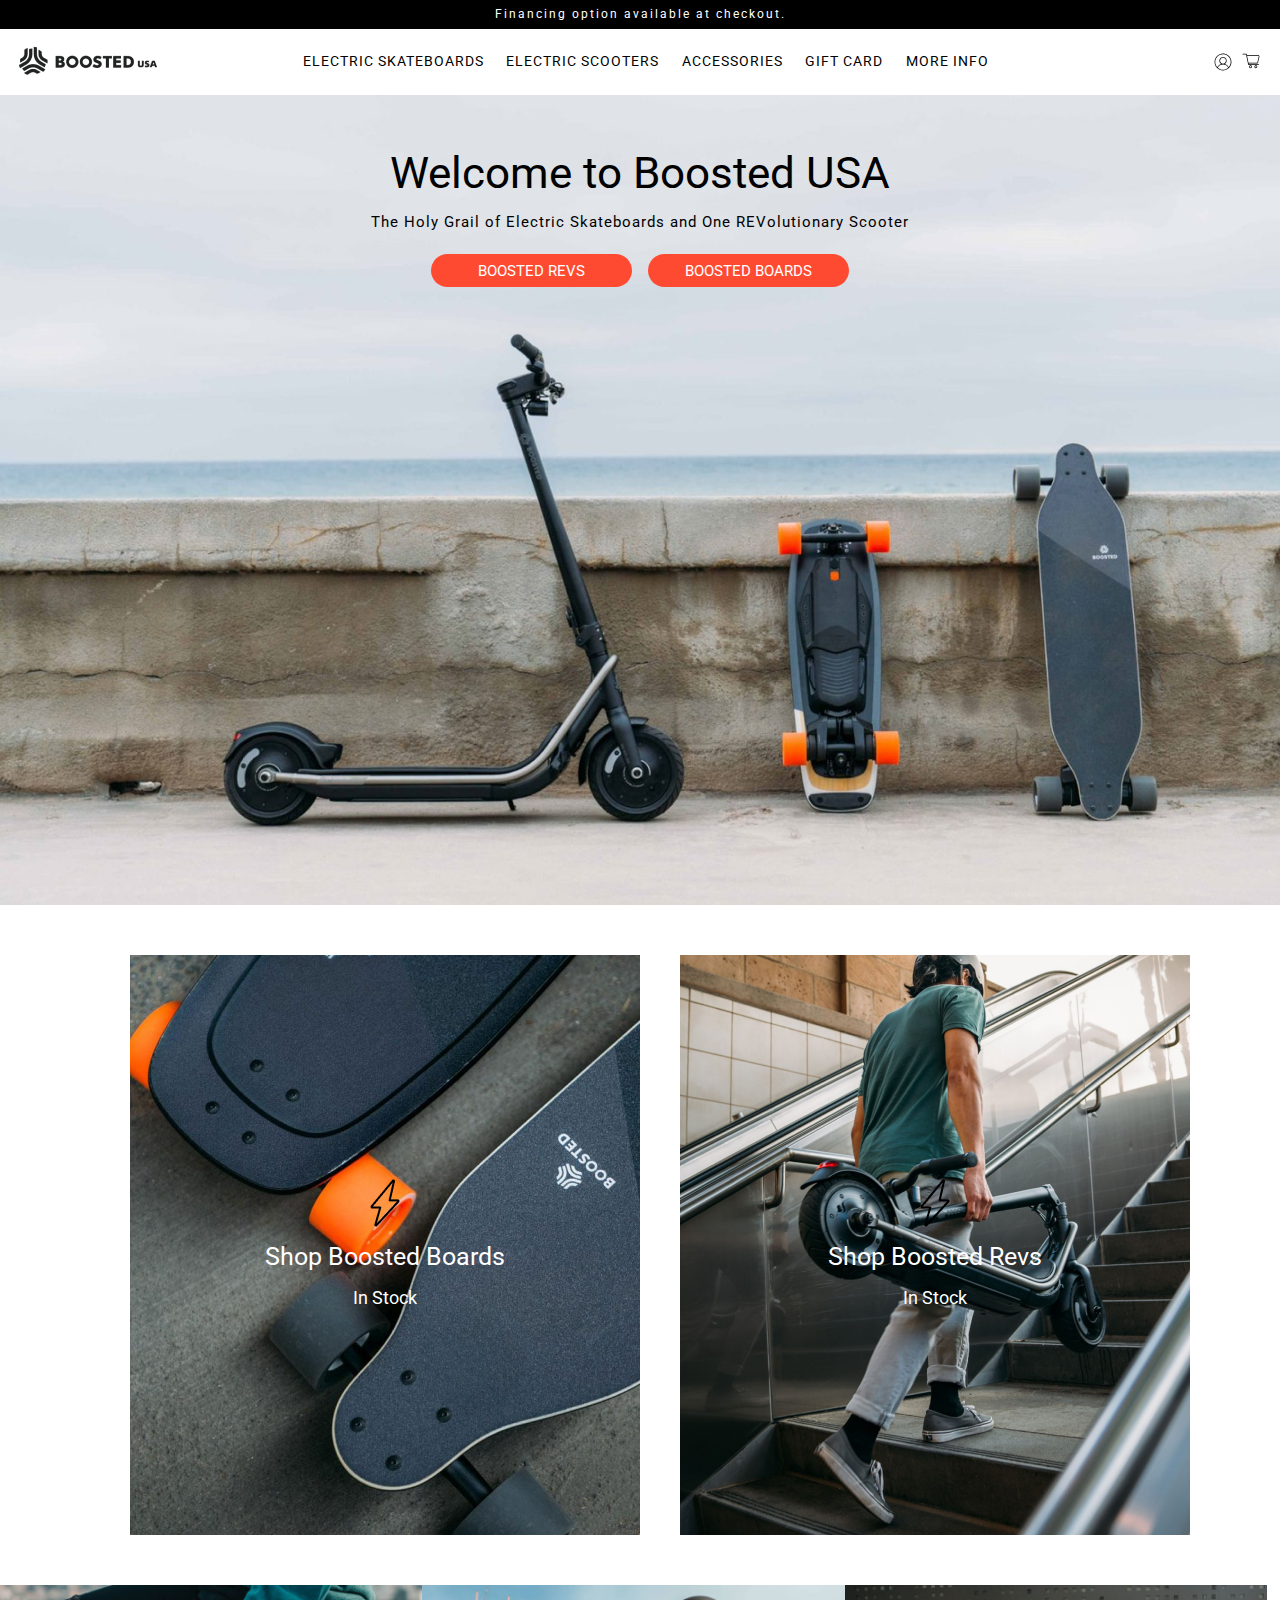
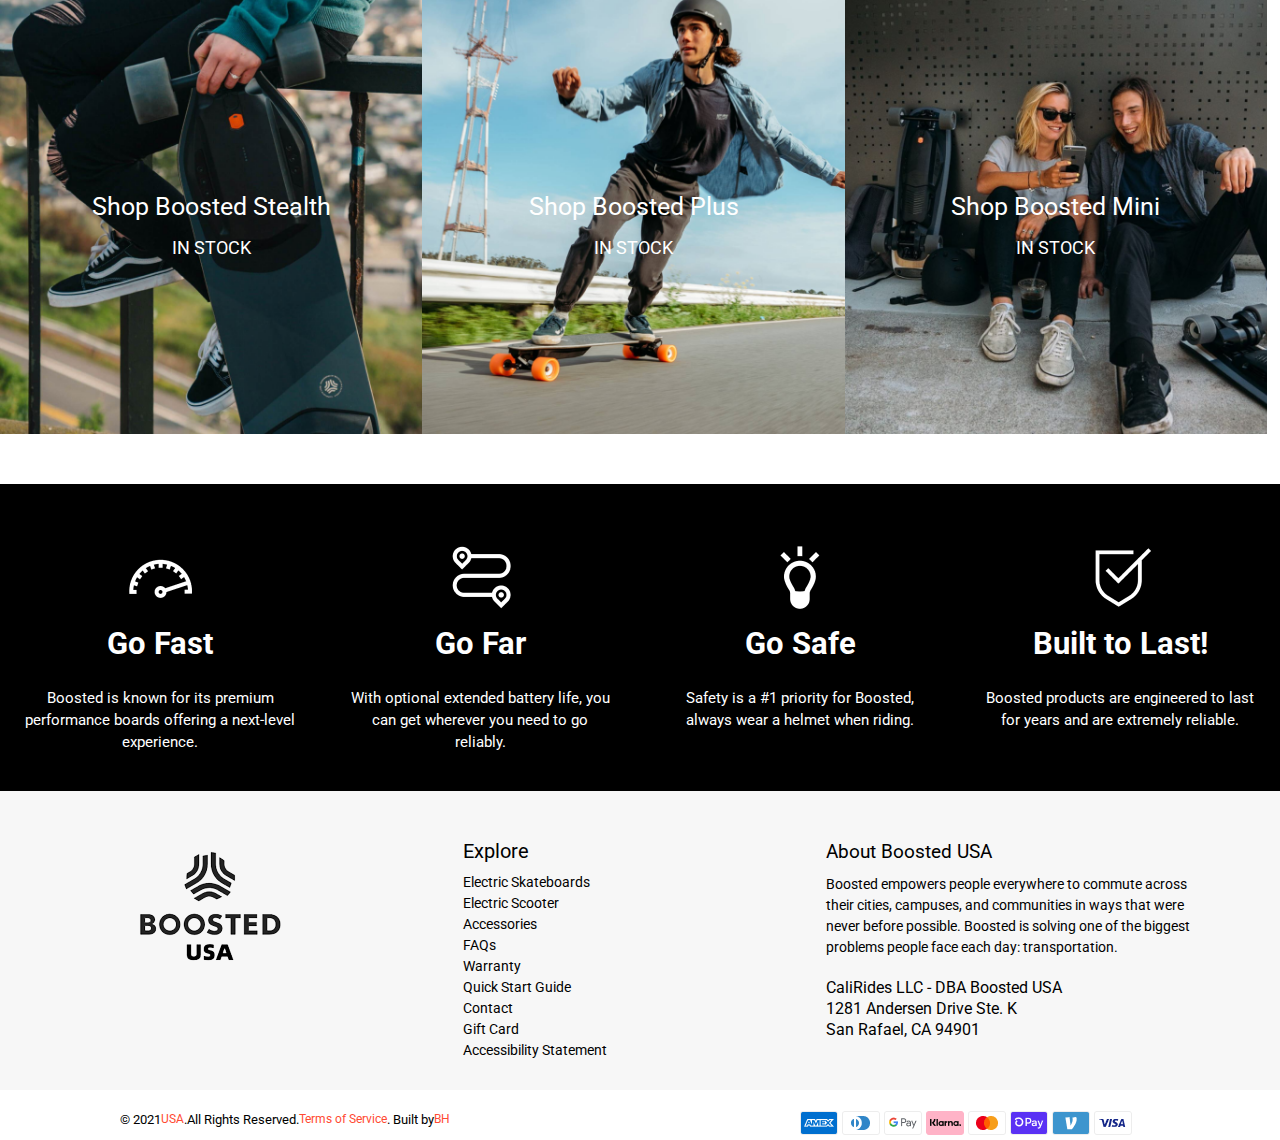
==== index.html @ 0f0e8783 "add a in a footer" ====
<!DOCTYPE html>
<html lang="ru">
<head>
    <meta charset="UTF-8">
    <meta http-equiv="X-UA-Compatible" content="IE=edge">
    <meta name="viewport" content="width=device-width, initial-scale=1.0">
    <title>Boosted USA</title>
    <link rel="stylesheet" href="css/normalize.css">
    <link rel="stylesheet" href="css/style.css">
    <link rel="preconnect" href="https://fonts.googleapis.com">
<link rel="preconnect" href="https://fonts.gstatic.com" crossorigin>
<link href="https://fonts.googleapis.com/css2?family=Roboto&display=swap" rel="stylesheet">
</head>
<body>
    <header>
        <section class="uppersign">
            <div class="sign">Financing option available at checkout.</div>
        </section>
        <section class="header__menu">
            <div class="mainmenu__logo">
                <a href=""><img src="img/mainmenu_logo.png" alt="" class="mainmenu__logo2"></a>
            </div>
            <button class="navbar-toggler" id="navbar-toggler" type="button">
                <img src="img//bars.svg" width="30px">
            </button>
            <div class="menu">
                <ul class="mainmenu__list">
                    <li class="mainmenu__item_1"><a href="">Electric Skateboards</a></li>
                    <li class="mainmenu__item_2"><a href="">Electric Scooters</a></li>
                    <li class="mainmenu__item_3"><a href="">Accessories</a></li>
                    <li class="mainmenu__item_4"><a href="">Gift Card</a></li>
                    <li class="mainmenu__item_5"><a href="">More Info</a></li>
                </ul>
            </div>
            <div class="mainmenu__buttons">
                <div class="profile__logo">
                    <a href=""><img src="img/avatar.svg" alt="" class="profile__logo2"></a>
                </div>
                <div class="corz__logo">
                    <a href=""><img src="img/cart.svg" alt="" class="corz__logo2"></a>
                </div>
            </div>
        </section>
    </header>
    <main>
        <section class="welcome">
            <div class="welcome__sign">Welcome to Boosted USA</div>
            <div class="welcome__sign2">The Holy Grail of Electric Skateboards and One REVolutionary Scooter</div>
            <div class="welcome__buttons">
                <button class="revs"><a href="">BOOSTED REVS</a></button>
                <button class="boards"><a href="">BOOSTED BOARDS</a></button>
            </div>
        </section>
        <section class="boostedrev">
            <div class="boostedrev__firstpict">
                <img src="img/logo.png" alt="" class="logoBoost">
                <div class="rev__first_sign1">Shop Boosted Boards</div>
                <div class="rev__second_instock">In Stock</div>
            </div>
            <div class="boostedrev__secondpict">
                <img src="img/logo.png" alt="" class="logoBoost">
                <div class="rev__first_sign2">Shop Boosted Revs</div>
                <div class="rev__second_instock">In Stock</div>
            </div>
        </section>
        <section class="skatepict">
            <div class="skatepict__1pict">
                <div class="skate__first_sign">Shop Boosted Stealth</div>
                <div class="skate_instock">IN STOCK</div>
            </div>
            <div class="skatepict__2pict">
                <div class="skate__second_sign">Shop Boosted Plus</div>
                <div class="skate_instock">IN STOCK</div>
            </div>
            <div class="skatepict__3pict">
                <div class="skate__third_sign">Shop Boosted Mini</div>
                <div class="skate_instock">IN STOCK</div>
            </div>
        </section>
    </main>
    <footer>
        <section class="go">
            <div class="gofast">
                <img src="img/footer1.png" alt="" class="footer_logo">
                <div class="footer_signfirst">Go Fast</div>
                <div class="footer_signsecond">Boosted is known for its premium performance boards offering a next-level experience.</div>
            </div>
            <div class="gofar">
                <img src="img/footer2.png" alt="" class="footer_logo">
                <div class="footer_signfirst">Go Far</div>
                <div class="footer_signsecond">With optional extended battery life, you can get wherever you need to go reliably.</div>
            </div>
            <div class="gosafe">
                <img src="img/footer3.png" alt="" class="footer_logo">
                <div class="footer_signfirst">Go Safe</div>
                <div class="footer_signsecond">Safety is a #1 priority for Boosted, always wear a helmet when riding.</div>
            </div>
            <div class="built">
                <img src="img/footer4.png" alt="" class="footer_logo">
                <div class="footer_signfirst">Built to Last!</div>
                <div class="footer_signsecond">Boosted products are engineered to last for years and are extremely reliable.</div>
            </div>
        </section>
        <section class="footer__information">
            <div class="information_mainblock">
                <img src="img/mainmenu_logo2.png" alt="logo" class="logo__footer">
                <div class="explore">
                    <div class="sign_explore">Explore</div>
                    <ul class="explore__list">
                        <li class="p1"><a href="">Electric Skateboards</a></li>
                        <li class="p2"><a href="">Electric Scooter</li>
                        <li class="p3"><a href="">Accessories</a></li>
                        <li class="p4"><a href="">FAQs</a></li>
                        <li class="p5"><a href="">Warranty</a></li>
                        <li class="p6"><a href="">Quick Start Guide</a></li>
                        <li class="p7"><a href="">Contact</a></li>
                        <li class="p8"><a href="">Gift Card</a></li>
                        <li class="p9"><a href="">Accessibility Statement</a></li>
                    </ul>
                </div>
                <div class="about">
                    <div class="sign_about">About Boosted USA</div>
                    <div class="about_text">Boosted empowers people everywhere to commute across their cities, campuses, and communities in ways that were never before possible. Boosted is solving one of the biggest problems people face each day: transportation.</div>
                    <div class="address">CaliRides LLC - DBA Boosted USA</div>
                    <div class="address">1281 Andersen Drive Ste. K</div>
                    <div class="address">San Rafael, CA 94901</div>
                </div>
            </div>
        </section>
        <section class="terms">
            <div class="footerlast">
                <div class="termsInfo">
                    <div class="infoterms">
                        <div class="termsText">© 2021</div>
                        <div class="termsTextOrange"><a href=""> USA</a></div>
                        <div class="termsText">.</div>
                        <div class="termsText">All Rights Reserved.</div>
                        <div class="termsTextOrange"><a href="">Terms of Service</a></div>
                        <div class="termsText">. Built by</div>
                        <div class="termsTextOrange"><a href="">BH</a></div>
                    </div>
                </div>
                <div class="footerIcons">
                    <div class="icon">
                        <a href=""><img src="img/terms1.png" alt="1"></a>
                    </div>
                    <div class="icon">
                        <a href=""><img src="img/terms2.png" alt="2"></a>
                    </div>
                    <div class="icon">
                        <a href=""><img src="img/terms3.png" alt="3"></a>
                    </div>
                    <div class="icon">
                        <a href=""><img src="img/terms4.png" alt="1"></a>
                    </div>
                    <div class="icon">
                        <a href=""><img src="img/terms5.png" alt="1"></a>
                    </div>
                    <div class="icon">
                        <a href=""><img src="img/terms6.png" alt="1"></a>
                    </div>
                    <div class="icon">
                        <a href=""><img src="img/terms7.png" alt="1"></a>
                    </div>
                    <div class="icon">
                        <a href=""><img src="img/terms8.png" alt="1"></a>
                    </div>
                </div>
            </div>
        </section>
    </footer>

    <script type="text/javascript">
        const btn = document.getElementById("navbar-toggler");
        const menus = document.querySelectorAll(".menu");
        btn.addEventListener('click', () => {
            for(let el of menus){
                el.classList.toggle("show");
            }
        })
    </script>
</body>
</html>
---- css/style.css ----
*, *::after, *::before{
    margin: 0;
    padding: 0;
    box-sizing: border-box;
}

html, body{
    height: 100%;
    font-family: "Roboto";
}

.section{
    width: 100%;
}


/* ---------------------section uppersign------------------------------- */

.uppersign{
    height: auto;
    background-color: black;
    display: flex;
}

.sign{
    font-family: 'Roboto';
    font-style: normal;
    font-weight: 400;
    font-size: 12px;
    line-height: 15px;
    text-align: center;
    letter-spacing: 2px;
    color: white;
    padding-top: 7px;
    margin-bottom: 7px;
    width: 291px;
    flex: 1;
}

/* ---------------------section mainmenu------------------------------- */

.navbar-toggler{
    display: none;
}

.mainmenu__logo2{
    margin-top: 14px;
}

.header__menu{
    display: flex;
    height: auto;
}

.mainmenu__logo{
    height: 66px;
    flex-grow: 1;
}

.menu{
    flex-grow: 1.5;
}

.mainmenu__list{
    width: 736px;
}

.mainmenu__list > li{
    list-style: none;
    font-family: 'Roboto';
    font-style: normal;
    font-weight: 400;
    font-size: 14px;
    line-height: 21px;
    letter-spacing: 1px;
    text-transform: uppercase;
    margin-top: 22px;
}

.mainmenu__list li>a{
    text-decoration: none;
    color: #000000;
}

.mainmenu__item_1{
    margin-left: 11px;
}

.mainmenu__item_2{
    margin-left: 22px;
}

.mainmenu__item_3{
    margin-left: 23px;
}

.mainmenu__item_4{
    margin-left: 22px;
}

.mainmenu__item_5{
    margin-left: 23px;
    margin-right: 34px;
}

.mainmenu__list li>a:hover{
    color: #FF4A32;
    cursor: pointer;
}

.menu > ul{
    display: flex;
}

.mainmenu__buttons{
    display: flex;
    height: 66px;
    margin-right: 20px;
}

.mainmenu__buttons > div:hover{
    cursor: pointer;
}

.mainmenu__buttons > div{
    margin-top: 24px;
}

.corz__logo{
    margin-left: 10px;
}

.corz__logo2:hover{ /* скачать svg!!*/
    stroke: #FF4A32;
}

.profile__logo{
    margin-left: 5px;
}

.profile__logo2:hover{
    stroke: #FF4A32;
}

.mainmenu__logo{
    margin-top: 0;
}

.mainmenu__logo2{
    margin-left: 11px;
}


/* ---------------------section welcome------------------------------- */

.welcome{
    min-height: 810px;
    background-image: url(../img/block1.png);
    background-repeat: no-repeat;
    background-size: cover;
}

.welcome__sign{
    font-family: 'Roboto';
    font-style: normal;
    font-weight: 400;
    font-size: 44px;
    line-height: 51px;
    text-align: center;
    color: #000000;
    padding-top: 53px;
}

.welcome__sign2{
    font-family: 'Roboto';
    font-style: normal;
    font-weight: 400;
    font-size: 15px;
    line-height: 19px;
    text-align: center;
    letter-spacing: 1px;
    color: #000000;
    padding-top: 14px;
}

.welcome__buttons{
    text-align: center;
    padding-top: 22px;
}

.welcome__buttons button>a{
    color: white;
    text-decoration: none;
}

.revs{
    margin-right: 12px;
}

.welcome__buttons > button{
    font-family: 'Roboto';
    font-style: normal;
    font-weight: 400;
    font-size: 15px;
    line-height: 22px;
    color: #FFFFFF;

    background-color: #FF4A32;
    height: 33px;
    width: 201px;
    left: 0%;
    right: 0%;
    top: 0px;
    border-radius: 35px;
    border: none;
}

.welcome__buttons > button:hover{
    background-color: #6c150a;
    cursor: pointer;
}

/* ---------------------section boostedrev------------------------------- */

.boostedrev{
    margin-top: 50px;
    display: grid;
    grid-template-columns: repeat(2,50%);
    column-gap: 40px;
}

.boostedrev > div{
    height: 580px;
    padding-top: 223px;
}

.boostedrev__firstpict{
    background-image: url(../img/block2_pict1.png);
    background-repeat: no-repeat;
    text-align: center;
    margin-left: 130px;
    background-position: center;

    transition: all 1s;
}

.boostedrev__firstpict:hover{
    transform: scale(1.2);
}

.boostedrev__secondpict{
    background-image: url(../img/block2_pict2.png);
    background-repeat: no-repeat;
    text-align: center;
    margin-right: 130px;
    background-position: center;

    transition: all 1s;
}

.boostedrev__secondpict:hover{
    transform: scale(1.2);
}

.rev__first_sign1, .rev__first_sign2{
    font-family: 'Roboto';
    font-style: normal;
    font-weight: 400;
    font-size: 25px;
    line-height: 30px;
    text-align: center;
    color: #FFFFFF;
    padding-top: 10px;
}

.rev__second_instock{
    font-family: 'Roboto';
    font-style: normal;
    font-weight: 400;
    font-size: 18px;
    line-height: 23px;
    text-align: center;
    color: #FFFFFF;
    padding-top: 14px;
}

/* ---------------------section skatepict------------------------------- */

.skatepict{
    margin-top: 50px;
    display: grid;
    grid-template-columns: repeat(3,33%);
    height: 449px;
}

.skatepict__1pict{
    background-image: url(../img/block3_pict1.png);
    background-repeat: no-repeat;
    background-size: cover;

    transition: all 1s;
}

.skatepict__1pict:hover{
    transform: scale(1.1);
}

.skatepict__2pict{
    background-image: url(../img/block3_pict2.png);
    background-repeat: no-repeat;
    background-size: cover;

    transition: all 1s;
}

.skatepict__2pict:hover{
    transform: scale(1.1);
}

.skatepict__3pict{
    background-image: url(../img/block3_pict3.png);
    background-repeat: no-repeat;
    background-size: cover;

    transition: all 1s;
}

.skatepict__3pict:hover{
    transform: scale(1.1);
}

.skate_instock{
    font-family: 'Roboto';
    font-style: normal;
    font-weight: 400;
    font-size: 18px;
    line-height: 23px;
    text-align: center;
    color: #FFFFFF;
    padding-top: 14px;
}

.skatepict > div > div:first-child{
    font-family: 'Roboto';
    font-style: normal;
    font-weight: 400;
    font-size: 25px;
    line-height: 30px;
    text-align: center;
    color: #FFFFFF;
    padding-top: 10px;
    margin-top: 197px;
}

/* ---------------------section go------------------------------- */

.go{
    height: auto;
    background-color: black;
    margin-top: 50px;
    display: grid;
    grid-template-columns: repeat(4,25%);
    justify-items: center;
}

.go > div{
    width: 330px;
    height: 257px;
    margin-top: 15px;
    margin-bottom: 35px;
    display: flex;
    flex-direction: column;
    align-items: center;
}

.footer_signfirst{
    font-family: 'Roboto';
    font-style: normal;
    font-weight: 700;
    font-size: 31px;
    line-height: 36px;
    text-align: center;
    color: #FFFFFF;
    margin-top: 5px;
}
.footer_signsecond{
    font-family: 'Roboto';
    font-style: normal;
    font-weight: 400;
    font-size: 15px;
    line-height: 22px;
    text-align: center;
    color: #FFFFFF;
    margin-top: 25px;
    width: 270px;
}

.footer_logo{
    margin-top: 35px;
}

/* ---------------------section footer_information------------------------------- */

.footer__information{
    height: auto;
    background-color: rgba(247, 247, 247, 1);
    padding-bottom: 20px;
}

.information_mainblock{
    display: grid;
    grid-template-columns: repeat(3,33%);
    padding-top: 20px;
    margin-left: 120px;
    margin-right: 120px;
}

.logo__footer{
    height: 134px;
    width: 160px;
    margin-top: 29px;
    margin-left: 10px;
}

.about{
    margin-left: 20px;
}

.explore, .about{
    width: 379px;
    height: 229px;
    margin-top: 30px;
}

.explore, .about > div{
    font-family: 'Roboto';
    font-style: normal;
    font-weight: 400;
    line-height: 21px;
    color: #000000;
}

.explore__list li > a{
    text-decoration: none;
    color: #000000;
}

.explore__list li > a:hover{
    color: #FF4A32;
}

.sign_explore{
    font-size: 20px;
}

.sign_about{
    font-size: 19px;
}

.explore__list{
    list-style-type: none;
    font-size: 14px;
    margin-top: 10px;
}

.about_text{
    margin-top: 12px;
    margin-bottom: 19px;
}

.about_text, .address1{
    font-size: 14px;
}

/* ---------------------section terms------------------------------- */

.terms{
    height: auto;
    background-color: white;
    margin-left: 120px;
}

.footerlast{
    display: grid;
    grid-template-columns: repeat(2,50%);
    grid-column-gap: 250px
}

.termsInfo{
    margin-top: 20px;
    height: 30px;
}

.infoterms div>a{
    text-decoration: none;
    color: #FF4A32;
}

.infoterms div>a:hover{
    color: #6c150a
}

.termsInfo div{
    display: flex;
    align-items: center;
    justify-content: left;
}

.footerIcons{
    display: flex;
    align-items: center;
    justify-content: right;
    margin-top: 20px;
    gap: 4px;
    width: 332px;
    height: 30px;
}

.termsText{
    font-family: 'Roboto';
    font-style: normal;
    font-weight: 400;
    font-size: 13px;
    line-height: 19px;
    color: #000000;
}

.termsTextOrange{
    font-family: 'Roboto';
    font-style: normal;
    font-weight: 400;
    font-size: 12px;
    line-height: 19px;
    color: #FF4A32;
}

/* 1368px и меньше! */
@media (max-width:1368px){
    .footerlast{
        grid-column-gap: 100px;
    }
}

@media(max-width:1200px){

    .welcome{
        background-position: 60% 100%;
    }

    .boostedrev{
        margin-top: 50px;
        display: grid;
        grid-template-columns: repeat(1,100%);
        grid-template-rows: repeat(2,580px);
        column-gap: 40px;
        row-gap: 40px;
    }

    .boostedrev__firstpict{
        margin-left: 0px;
    }

    .boostedrev__secondpict{
        margin-right: 0px;
    }

    .go{
        height: 612px;
        margin-top: 50px;
        display: grid;
        grid-template-columns: repeat(2,50%);
        justify-items: center;
        grid-template-rows: repeat(2,308px);
    }

    .go>div{
        transform: scale(1.1);
    }

    .footer_signsecond{
        width: 400px;
        font-size: 18px;
    }

    .information_mainblock{
        margin-left: 20px;
    }

    .terms{
        margin-left: 60px;
    }

    .infoterms>div{
        font-size: 18px;
    }
}

@media(max-width:1062px){

    .welcome{
        background-position: 50% 100%;
    }

    .footer__information{
        height: 600px;
    }

    .information_mainblock{
        grid-template-columns: repeat(2, 50%);
        grid-template-rows: repeat(2,50%);
        align-items: center;
        justify-items: center;
        margin-right: 100px;
        margin-left: 100px;
        row-gap: 50px;
    }

    .logo__footer{
        grid-column-start: 1;
        grid-column-end: 3;
    }

    .explore{
        grid-column-start: 1;
        grid-column-end: 2;

        display: flex;
        flex-direction: column;
        align-items: flex-start;
    }

    .explore>div{
        font-size: 24px;
    }

    .explore>ul{
        font-size: 19px;
        line-height: 22px;
    }

    .about{
        grid-column-start: 2;
        grid-column-end: 3;

        display: flex;
        flex-direction: column;
        align-items: flex-end;
    }

    .sign_about{
        font-size: 24px;
    }

    .about_text, .address1, .address2, .address3{
        font-size: 19px;
        line-height: 22px;
    }

    .about_text{
        text-align: right;
    }

    .footerlast{
        grid-column-gap: 50px
    }

    .infoterms>div{
        font-size: 12px;
    }
}

@media(max-width:985px){
    .menu{
        display: none;
    }

    .navbar-toggler{
        display: block;
        padding-left: 10px;
        padding-right: 10px;
        margin-right: 20px;
    }
}

@media(max-width:890px){
    .skatepict{
        height: 1347px;
        grid-template-columns: repeat(1,480px);
        grid-template-rows: repeat(3,33%);
        justify-content: center;
    }

    .go{
        height: 1224px;
        margin-top: 50px;
        display: grid;
        grid-template-columns: repeat(1,100%);
        justify-items: center;
        grid-template-rows: repeat(4,308px);
    }

    .information_mainblock{
        grid-template-columns: repeat(1, 100%);
        grid-template-rows: repeat(3,300px);
        align-items: center;
        justify-items: center;
        margin-right: 100px;
        margin-left: 100px;
        row-gap: 50px;
    }

    .logo__footer{
        grid-column-start: 1;
        grid-column-end: 2;
    }

    .explore{
        grid-column-start: 1;
        grid-column-end: 2;

        display: flex;
        flex-direction: column;
        align-items: flex-start;
    }

    .about{
        grid-column-start: 1;
        grid-column-end: 2;

        display: flex;
        flex-direction: column;
        align-items: flex-end;
    }

    .footer__information{
        height: 1050px;
    }

    .infoterms>div{
        font-size: 18px
    }

    .footerlast{
        grid-template-columns: repeat(1,100%);
        grid-template-rows: repeat(2,50px);
        justify-items: center;
        margin-top: 20px;
        padding-bottom: 25px;
    }

    .icon>img{
        width: 60px;
        height: 35px;
    }

    .footerIcons{
        margin-left: 175px
    }

    .terms{
        margin: 0px;
    }
}

@media(max-width:635px){

    .welcome{
        background-position: 40% 100%;
    }

    .boostedrev{
        grid-template-rows: repeat(2,350px);
        justify-items: center;
        margin-bottom: 75px;
    }
    
    .boostedrev__firstpict,.boostedrev__secondpict{
        width: 417px;
        background-size: contain;
    }

    .boostedrev>div{
        height: 379px;
        padding-top: 120px;
    }
}

@media(max-width:550px){
    .infoterms>div{
        font-size: 12px;
    }

    .icon>img{
        width: 40px;
        height: 25px;
    }

    .footerIcons{
        margin-left: 20px;
    }

    .skatepict{
        grid-template-rows: repeat(3,350px);
        justify-items: center;
        margin-bottom: 75px;
        height: 1000px;
    }
    
    .skatepict__1pict,.skatepict__2pict, .skatepict__3pict{
        width: 350px;
        background-size: contain;
    }

    .skatepict div>div:first-child{
        margin-top: 150px;
    }

    .boostedrev>div{
        height: 379px;
        padding-top: 120px;
    }
}

@media(max-width:470px){
    .welcome>div{
        margin-left: 20px;
        margin-right: 20px;
    }

    .boards{
        margin-top: 10px;
        margin-right: 10px;
    }

    .go div{
        width: 300px;
    }

    .go div>div:nth-child(3){
        font-size: 15px;
    }
}

@media(max-width:435px){
    .welcome{
        background-position: 47% 100%;
    }

    .explore{
        margin-left: 13px;
    }

    .explore, .about{
        align-items: center;
    }

    .about_text{
        text-align: center;
        width: 270px;
    }

    .explore__list > li{
        text-align: center;
    }

    .footer__information{
        height: 1100px;
    }
}

@media(max-width:410px){

    .boostedrev{
        grid-template-rows: repeat(2,220px);
        justify-items: center;
        margin-bottom: 50px;
    }

    .boostedrev__firstpict,.boostedrev__secondpict{
        width: 280px;
        background-size: contain;
        padding-top: 30px;
    }

    .boostedrev>div{
        height: 230px;
        padding-top: 60px;
    }

    .rev__first_sign1, .rev__first_sign2{
        font-size: 21px;
    }

    .rev__second_instock{
        font-size: 17px;
        padding-top: 5px;
    }


    .skatepict{
        grid-template-rows: repeat(3,250px);
        justify-items: center;
        margin-bottom: 75px;
        height: 750px;
    }
    
    .skatepict__1pict,.skatepict__2pict, .skatepict__3pict{
        width: 250px;
        background-size: contain;
    }

    .skatepict div>div:first-child{
        margin-top: 90px;
        font-size: 21px;
    }

    .skatepict div>div:nth-child(2){
        font-size: 15px;
    }

    .go div {
        width: 200px;
    }
}

.show{
    display: block;
}
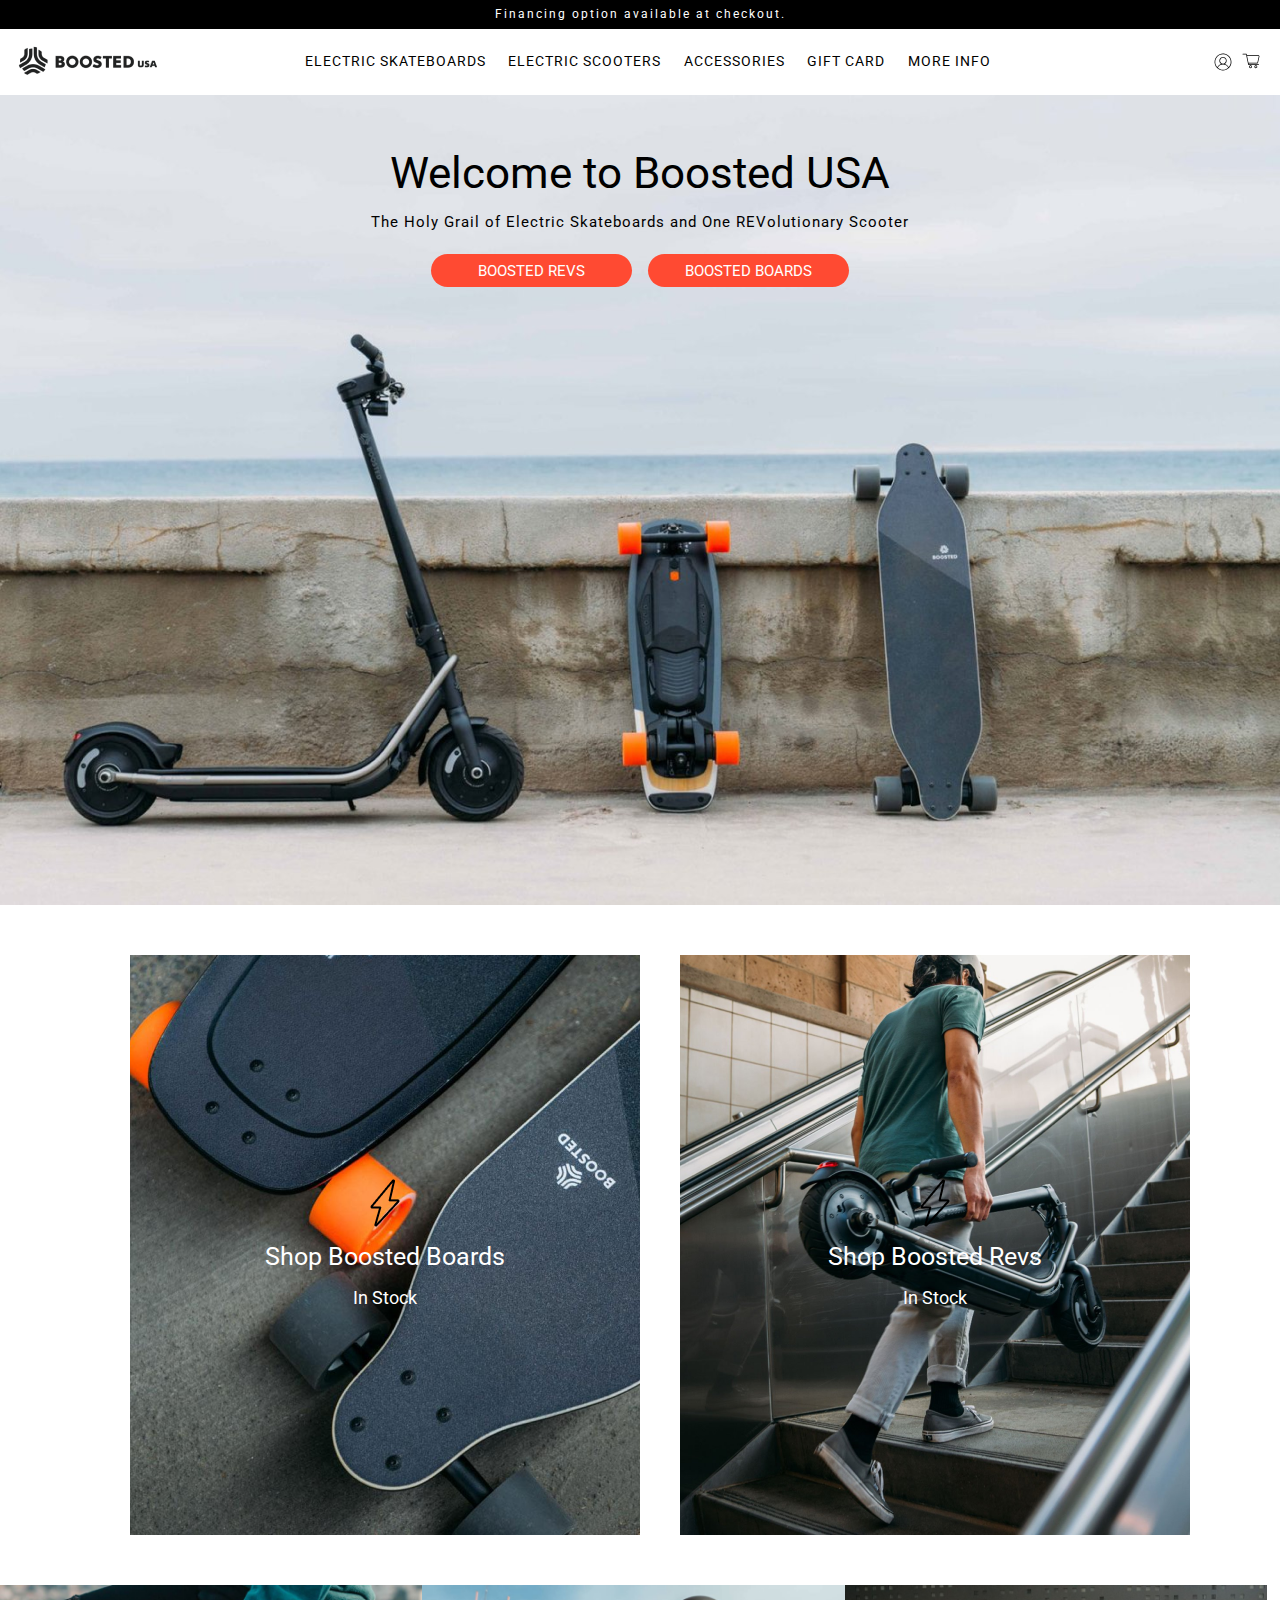
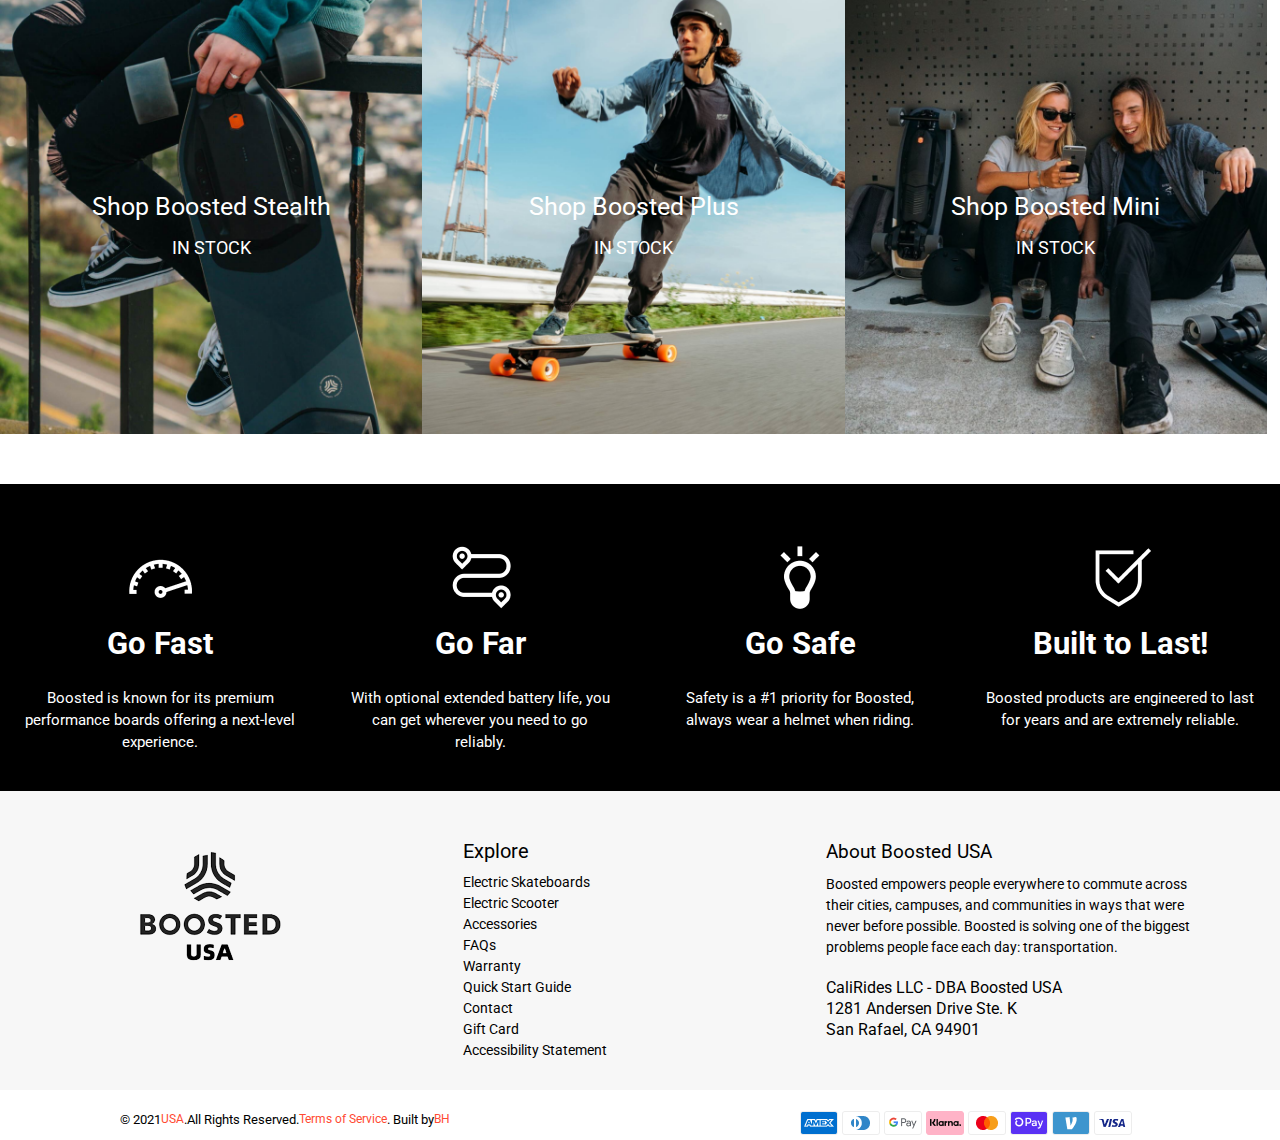
==== commit bef073fb: "end adapt" ====
--- a/index.html
+++ b/index.html
@@ -173,9 +173,13 @@
     <script type="text/javascript">
         const btn = document.getElementById("navbar-toggler");
         const menus = document.querySelectorAll(".menu");
+        const menusList = document.querySelectorAll(".mainmenu__list");
         btn.addEventListener('click', () => {
             for(let el of menus){
                 el.classList.toggle("show");
+            }
+            for(let el of menusList){
+                el.classList.toggle("menulist");
             }
         })
     </script>
--- a/css/style.css
+++ b/css/style.css
@@ -50,6 +50,7 @@
 .header__menu{
     display: flex;
     height: auto;
+    flex-wrap: wrap;
 }
 
 .mainmenu__logo{
@@ -62,7 +63,7 @@
 }
 
 .mainmenu__list{
-    width: 736px;
+    width: auto;
 }
 
 .mainmenu__list > li{
@@ -110,6 +111,7 @@
 
 .menu > ul{
     display: flex;
+    flex-wrap: wrap;
 }
 
 .mainmenu__buttons{
@@ -534,6 +536,12 @@
     color: #FF4A32;
 }
 
+@media(max-width:2100px){
+    .welcome{
+        background-position: 100% 90%;
+    }
+}
+
 /* 1368px и меньше! */
 @media (max-width:1368px){
     .footerlast{
@@ -796,7 +804,7 @@
     }
 
     .footerIcons{
-        margin-left: 20px;
+        margin-left: -1px;
     }
 
     .skatepict{
@@ -839,6 +847,20 @@
     .go div>div:nth-child(3){
         font-size: 15px;
     }
+
+    .infoterms>div{
+        font-size: 10px;
+    }
+
+    .icon a>img{
+        width: 25px;
+        height: 15px;
+    }
+
+    .footerIcons{
+        margin-left: 15px;
+        width: 200px;
+    }
 }
 
 @media(max-width:435px){
@@ -923,6 +945,22 @@
     }
 }
 
+@media(max-width:334px){
+    .header__menu{
+        justify-content: space-around
+    }
+
+    .mainmenu__buttons{
+        margin-left: 40px;
+    }
+}
+
 .show{
     display: block;
+    order: 3;
+    margin-bottom: 10px;
+}
+
+.menulist{
+    justify-content: center;
 }